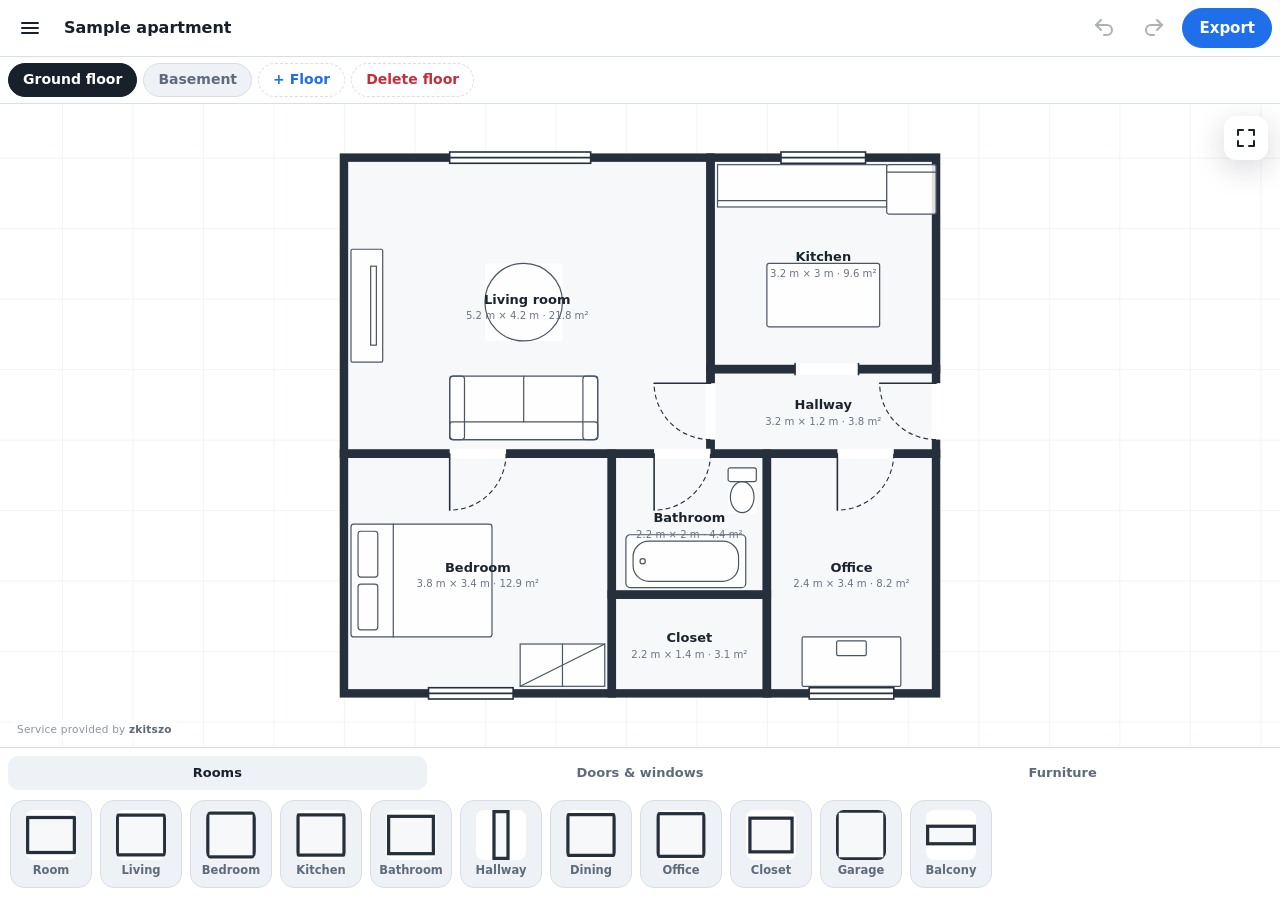
==== index.html @ 43711e25 "Mobile Floorplan" ====
<!doctype html>
<!-- Mobile Floorplan - MIT licence. Service provided by zkitszo. -->
<html lang="en">
<head>
<meta charset="utf-8">
<meta name="viewport" content="width=device-width, initial-scale=1, viewport-fit=cover, interactive-widget=resizes-content">
<meta name="theme-color" content="#1f6feb">
<meta name="description" content="Draw a floor plan on your phone with drag and drop, then export it as PNG, JPG, SVG, PDF, DXF, Sweet Home 3D, OBJ, CSV or JSON.">
<title>Mobile Floorplan</title>
<link rel="manifest" href="manifest.webmanifest">
<link rel="icon" href="icons/icon.svg" type="image/svg+xml">
<link rel="apple-touch-icon" href="icons/icon-192.png">
<link rel="stylesheet" href="css/app.css">
</head>
<body>
<header class="topbar">
  <button class="icon-btn" id="menuBtn" aria-label="Menu">
    <svg viewBox="0 0 24 24"><path d="M4 7h16M4 12h16M4 17h16"/></svg>
  </button>
  <input id="planName" class="plan-name" type="text" value="My floor plan" aria-label="Plan name" maxlength="80">
  <button class="icon-btn" id="undoBtn" aria-label="Undo" disabled>
    <svg viewBox="0 0 24 24"><path d="M9 14 4 9l5-5"/><path d="M4 9h11a5 5 0 0 1 0 10h-3"/></svg>
  </button>
  <button class="icon-btn" id="redoBtn" aria-label="Redo" disabled>
    <svg viewBox="0 0 24 24"><path d="m15 14 5-5-5-5"/><path d="M20 9H9a5 5 0 0 0 0 10h3"/></svg>
  </button>
  <button class="pill-btn" id="doneBtn" hidden>Done</button>
  <button class="pill-btn primary" id="exportBtn">Export</button>
</header>

<nav class="floors" id="floors" aria-label="Floors"></nav>

<main class="stage" id="stage">
  <svg id="canvas" xmlns="http://www.w3.org/2000/svg" aria-label="Floor plan canvas">
    <defs>
      <pattern id="gridMinor" patternUnits="userSpaceOnUse" width="100" height="100">
        <path id="gridPath" d="M100 0H0V100" fill="none" stroke="var(--grid)" stroke-width="1"/>
      </pattern>
    </defs>
    <g id="world"></g>
  </svg>
  <div class="stage-tools">
    <button class="icon-btn float" id="fitBtn" aria-label="Fit plan to screen">
      <svg viewBox="0 0 24 24"><path d="M4 9V4h5M20 9V4h-5M4 15v5h5M20 15v5h-5"/></svg>
    </button>
  </div>
  <div class="hint" id="hint">Drag a room up onto the grid to start.</div>
  <div class="watermark" aria-label="Service provided by zkitszo">Service provided by <b>zkitszo</b></div>
</main>

<section class="dock" id="dock">
  <div class="dock-tabs" role="tablist">
    <button role="tab" class="dock-tab active" data-cat="rooms">Rooms</button>
    <button role="tab" class="dock-tab" data-cat="openings">Doors &amp; windows</button>
    <button role="tab" class="dock-tab" data-cat="furniture">Furniture</button>
  </div>
  <div class="palette" id="palette"></div>
  <div class="props" id="props" hidden></div>
</section>

<!-- Menu sheet -->
<div class="sheet-wrap" id="menuSheet" hidden>
  <div class="sheet" role="dialog" aria-label="Menu">
    <div class="sheet-grip"></div>
    <button class="sheet-item" data-act="new">New blank plan</button>
    <button class="sheet-item" data-act="sample">Load sample apartment</button>
    <button class="sheet-item" data-act="import">Open a saved plan (.json)</button>
    <div class="sheet-row">
      <span>Units</span>
      <div class="seg" id="unitSeg">
        <button data-u="m">Metres</button><button data-u="ft">Feet</button>
      </div>
    </div>
    <button class="sheet-item" data-act="about">About &amp; embedding guide</button>
    <button class="sheet-item muted" data-act="close">Close</button>
  </div>
</div>

<!-- Export sheet -->
<div class="sheet-wrap" id="exportSheet" hidden>
  <div class="sheet" role="dialog" aria-label="Export">
    <div class="sheet-grip"></div>
    <h2>Export or save</h2>
    <div class="sheet-row" id="shareRow">
      <span>Send to</span>
      <div class="seg" id="deliverSeg">
        <button data-d="download">Download</button><button data-d="share">Share…</button>
      </div>
    </div>
    <div class="formats" id="formatList"></div>
    <p class="small">Images and DXF use the floor you are looking at. PDF, 3D, Sweet Home 3D, CSV and JSON include every floor.</p>
    <button class="sheet-item muted" data-act="close">Close</button>
  </div>
</div>

<!-- About -->
<div class="sheet-wrap" id="aboutSheet" hidden>
  <div class="sheet tall" role="dialog" aria-label="About">
    <div class="sheet-grip"></div>
    <div class="about" id="aboutBody"></div>
    <button class="sheet-item muted" data-act="close">Close</button>
  </div>
</div>

<input type="file" id="fileInput" accept=".json,application/json" hidden>
<div class="toast" id="toast" role="status" aria-live="polite"></div>
<div class="ghost" id="ghost" hidden></div>

<script src="js/shapes.js"></script>
<script src="js/exporters.js"></script>
<script src="js/app.js"></script>
</body>
</html>
---- css/app.css ----
:root{
  --bg:#f3f5f8; --surface:#ffffff; --surface2:#eef1f5; --line:#d9dee6; --ink:#17202b; --dim:#5f6b7a;
  --accent:#1f6feb; --accent-ink:#ffffff; --danger:#c62f3a;
  --paper:#ffffff; --grid:#e6eaf0; --wall:#26303c; --room:#f7f9fb; --room-sel:#e5efff;
  --shadow:0 8px 30px rgba(20,30,50,.18);
  --dock-h:148px;
}
@media (prefers-color-scheme: dark){
  :root:not([data-theme="light"]){
    --bg:#0e1116; --surface:#171b22; --surface2:#1f2530; --line:#2c3440; --ink:#e8ecf2; --dim:#9aa5b4;
    --accent:#4c8dff; --paper:#fbfcfd; --shadow:0 8px 30px rgba(0,0,0,.5);
  }
}
:root[data-theme="dark"]{
  --bg:#0e1116; --surface:#171b22; --surface2:#1f2530; --line:#2c3440; --ink:#e8ecf2; --dim:#9aa5b4;
  --accent:#4c8dff; --paper:#fbfcfd; --shadow:0 8px 30px rgba(0,0,0,.5);
}
*{box-sizing:border-box;-webkit-tap-highlight-color:transparent}
html,body{height:100%}
body{
  margin:0; background:var(--bg); color:var(--ink);
  font:15px/1.4 system-ui,-apple-system,"Segoe UI",Roboto,sans-serif;
  display:flex; flex-direction:column; height:100dvh; overflow:hidden;
  overscroll-behavior:none; -webkit-user-select:none; user-select:none;
}
[hidden]{display:none !important}
button{font:inherit;color:inherit}
button:focus:not(:focus-visible){outline:none}
button:focus-visible{outline:2px solid var(--accent);outline-offset:1px}
input{font:inherit}

/* top bar */
.topbar{
  display:flex; align-items:center; gap:6px;
  padding:calc(6px + env(safe-area-inset-top)) calc(8px + env(safe-area-inset-right)) 6px calc(8px + env(safe-area-inset-left));
  background:var(--surface); border-bottom:1px solid var(--line);
}
.plan-name{
  flex:1; min-width:0; border:0; background:transparent; color:var(--ink);
  font-weight:650; font-size:16px; padding:8px 6px; border-radius:8px;
  -webkit-user-select:text; user-select:text;
}
.plan-name:focus{outline:2px solid var(--accent); background:var(--surface2)}
.icon-btn{
  width:44px; height:44px; flex:none; display:grid; place-items:center;
  border:0; background:transparent; border-radius:12px; cursor:pointer;
}
.icon-btn:active{background:var(--surface2)}
.icon-btn:disabled{opacity:.35}
.icon-btn svg{width:24px;height:24px;fill:none;stroke:currentColor;stroke-width:2;stroke-linecap:round;stroke-linejoin:round}
.icon-btn.float{background:var(--surface); box-shadow:var(--shadow)}
.pill-btn{
  height:40px; padding:0 16px; border-radius:20px; border:1px solid var(--line);
  background:var(--surface2); font-weight:650; cursor:pointer; flex:none;
}
.pill-btn.primary{background:var(--accent); border-color:var(--accent); color:var(--accent-ink)}

/* floors */
.floors{
  display:flex; gap:6px; padding:6px 8px; overflow-x:auto; scrollbar-width:none;
  background:var(--surface); border-bottom:1px solid var(--line);
}
.floors::-webkit-scrollbar{display:none}
.floor-tab{
  flex:none; height:34px; padding:0 14px; border-radius:17px; border:1px solid var(--line);
  background:var(--surface2); color:var(--dim); font-weight:600; font-size:14px; cursor:pointer;
}
.floor-tab.active{background:var(--ink); color:var(--surface); border-color:var(--ink)}
.floor-tab.add{color:var(--accent); border-style:dashed; background:transparent}

/* stage */
.stage{flex:1; position:relative; min-height:0; background:var(--paper); overflow:hidden}
#canvas{position:absolute; inset:0; width:100%; height:100%; touch-action:none; display:block}
.stage-tools{position:absolute; right:12px; top:12px; display:flex; flex-direction:column; gap:8px}
.hint{
  position:absolute; left:50%; top:40%; transform:translate(-50%,-50%);
  color:#7b8594; font-size:15px; text-align:center; pointer-events:none; padding:0 24px; width:100%;
}
.watermark{
  position:absolute; left:10px; bottom:8px; font-size:10.5px; letter-spacing:.02em;
  color:#8a94a3; background:rgba(255,255,255,.75); padding:2px 7px; border-radius:6px; pointer-events:none;
}
.watermark b{font-weight:700;color:#5d6878}

/* dock */
.dock{
  background:var(--surface); border-top:1px solid var(--line);
  padding-bottom:env(safe-area-inset-bottom); min-height:var(--dock-h);
}
.dock-tabs{display:flex; gap:4px; padding:8px 8px 0}
.dock-tab{
  flex:1; height:34px; border:0; border-radius:10px; background:transparent;
  color:var(--dim); font-weight:600; font-size:13px; cursor:pointer; white-space:nowrap; padding:0 4px;
}
.dock-tab.active{background:var(--surface2); color:var(--ink)}
.palette{
  display:flex; gap:8px; overflow-x:auto; padding:10px 10px 12px; scrollbar-width:none;
  scroll-snap-type:x proximity;
}
.palette::-webkit-scrollbar{display:none}
.tile{
  flex:none; width:82px; height:88px; border:1px solid var(--line); border-radius:14px;
  background:var(--surface2); display:flex; flex-direction:column; align-items:center; justify-content:center;
  gap:4px; cursor:grab; touch-action:pan-x; scroll-snap-align:start; padding:6px 4px;
}
.tile:active{border-color:var(--accent)}
.tile svg{width:50px;height:50px;background:#fff;border-radius:8px}
.tile span{font-size:11.5px; font-weight:600; color:var(--dim); text-align:center; line-height:1.15}
.ghost{
  position:fixed; z-index:50; pointer-events:none; width:74px; height:74px; margin:-37px 0 0 -37px;
  border-radius:14px; background:var(--surface); box-shadow:var(--shadow); display:grid; place-items:center;
  border:2px solid var(--accent); opacity:.92;
}
.ghost svg{width:52px;height:52px}

/* properties */
.props{padding:10px 12px 12px}
.props-head{display:flex; align-items:center; gap:8px; margin-bottom:8px}
.props-head input{
  flex:1; min-width:0; height:40px; border:1px solid var(--line); border-radius:10px; padding:0 10px;
  background:var(--surface2); color:var(--ink); font-weight:600; -webkit-user-select:text; user-select:text;
}
.props-head .kind{font-weight:650; flex:1}
.props-grid{display:flex; gap:8px; align-items:flex-end}
.field{flex:1; min-width:0}
.field label{display:block; font-size:11.5px; color:var(--dim); margin:0 0 3px 2px}
.field input{
  width:100%; height:40px; border:1px solid var(--line); border-radius:10px; padding:0 10px;
  background:var(--surface2); color:var(--ink); font-size:16px; -webkit-user-select:text; user-select:text;
}
.props-actions{display:flex; gap:8px; margin-top:10px}
.props-actions button{
  flex:1; height:40px; border-radius:10px; border:1px solid var(--line); background:var(--surface2);
  font-weight:600; font-size:13.5px; cursor:pointer;
}
.props-actions .danger{color:var(--danger)}
.props-actions .ok{background:var(--accent); color:var(--accent-ink); border-color:var(--accent)}
.area{font-size:12.5px; color:var(--dim); margin-top:6px}

/* sheets */
.sheet-wrap{position:fixed; inset:0; z-index:40; background:rgba(10,15,25,.4); display:flex; align-items:flex-end; justify-content:center}
.sheet-wrap[hidden]{display:none}
.sheet{
  width:100%; max-width:560px; max-height:88dvh; overflow:auto; background:var(--surface);
  border-radius:20px 20px 0 0; padding:8px 14px calc(14px + env(safe-area-inset-bottom));
  box-shadow:var(--shadow); -webkit-user-select:text; user-select:text;
}
.sheet.tall{max-height:94dvh}
.sheet h2{font-size:17px; margin:6px 4px 10px}
.sheet-grip{width:40px; height:5px; border-radius:3px; background:var(--line); margin:4px auto 10px}
.sheet-item{
  display:block; width:100%; text-align:left; min-height:48px; padding:12px 14px; margin-bottom:6px;
  border:0; border-radius:12px; background:var(--surface2); font-weight:600; cursor:pointer;
}
.sheet-item.muted{background:transparent; color:var(--dim); text-align:center}
.sheet-row{display:flex; align-items:center; justify-content:space-between; gap:10px; padding:6px 4px 12px}
.sheet-row>span{font-weight:600}
.seg{display:flex; background:var(--surface2); border-radius:10px; padding:3px}
.seg button{border:0; background:transparent; padding:8px 14px; border-radius:8px; font-weight:600; font-size:14px; color:var(--dim); cursor:pointer}
.seg button.on{background:var(--surface); color:var(--ink); box-shadow:0 1px 3px rgba(0,0,0,.15)}
.formats{display:grid; grid-template-columns:1fr 1fr; gap:8px}
.fmt{
  text-align:left; border:1px solid var(--line); background:var(--surface2); border-radius:12px;
  padding:10px 12px; cursor:pointer; min-height:64px;
}
.fmt b{display:block; font-size:15px}
.fmt small{display:block; color:var(--dim); font-size:12px; line-height:1.3; margin-top:2px}
.fmt:active{border-color:var(--accent)}
.small{font-size:12.5px; color:var(--dim); margin:12px 4px}

/* about */
.about{padding:0 4px 8px; font-size:14.5px}
.about h2{margin:4px 0 6px}
.about h3{font-size:15.5px; margin:20px 0 6px}
.about p,.about li{color:var(--ink)}
.about ul,.about ol{padding-left:20px}
.about code{font:12.5px ui-monospace,SFMono-Regular,Menlo,monospace; background:var(--surface2); padding:1px 5px; border-radius:5px}
.about pre{
  font:12px/1.45 ui-monospace,SFMono-Regular,Menlo,monospace; background:var(--surface2); border:1px solid var(--line);
  padding:10px 12px; border-radius:10px; overflow-x:auto; white-space:pre; margin:6px 0 4px;
}
.about table{border-collapse:collapse; width:100%; font-size:13px}
.about th,.about td{border-bottom:1px solid var(--line); padding:6px 4px; text-align:left; vertical-align:top}
.about .credit{margin-top:22px; text-align:center; color:var(--dim); font-size:12.5px}
.copy{float:right; font-size:12px; border:1px solid var(--line); background:var(--surface); border-radius:8px; padding:3px 9px; cursor:pointer}

.toast{
  position:fixed; left:50%; bottom:calc(var(--dock-h) + 24px); transform:translateX(-50%) translateY(20px);
  background:var(--ink); color:var(--surface); padding:10px 16px; border-radius:12px; font-size:14px;
  opacity:0; transition:.2s; pointer-events:none; z-index:60; max-width:90vw; text-align:center;
}
.toast.show{opacity:1; transform:translateX(-50%) translateY(0)}

/* wider screens: dock gets a bit more room, still bottom-anchored */
@media (min-width:900px){
  .palette{flex-wrap:wrap; overflow:visible}
  .dock{max-height:40vh; overflow:auto}
}
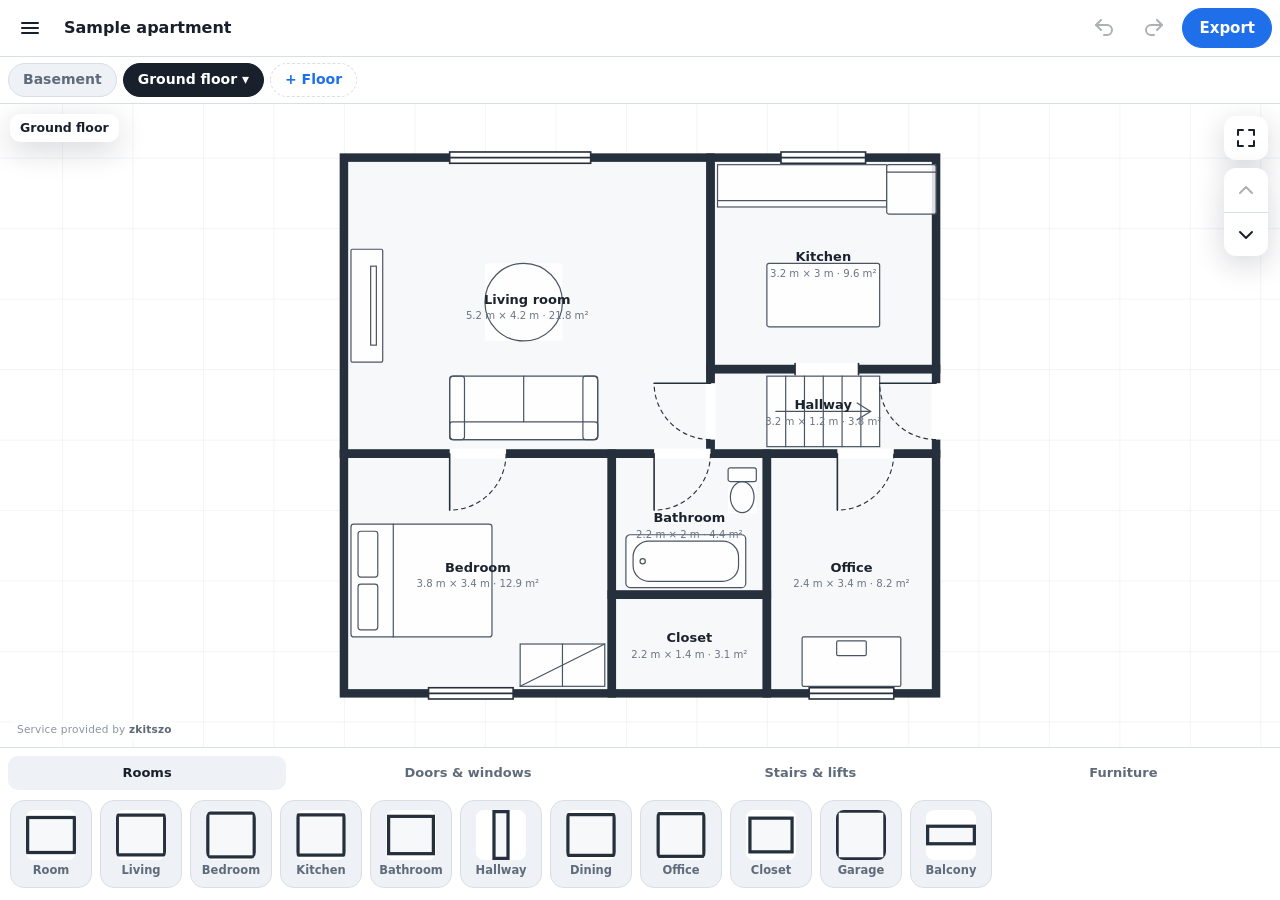
==== commit 1090ed26: "Keep the plan in view on resize; add floor navigation, stairs, lifts and escalators - Refit when the" ====
--- a/index.html
+++ b/index.html
@@ -43,7 +43,16 @@
     <button class="icon-btn float" id="fitBtn" aria-label="Fit plan to screen">
       <svg viewBox="0 0 24 24"><path d="M4 9V4h5M20 9V4h-5M4 15v5h5M20 15v5h-5"/></svg>
     </button>
+    <div class="lift" role="group" aria-label="Change floor">
+      <button class="icon-btn" id="upBtn" aria-label="Floor above">
+        <svg viewBox="0 0 24 24"><path d="m6 15 6-6 6 6"/></svg>
+      </button>
+      <button class="icon-btn" id="downBtn" aria-label="Floor below">
+        <svg viewBox="0 0 24 24"><path d="m6 9 6 6 6-6"/></svg>
+      </button>
+    </div>
   </div>
+  <div class="floor-badge" id="floorBadge" aria-live="polite"></div>
   <div class="hint" id="hint">Drag a room up onto the grid to start.</div>
   <div class="watermark" aria-label="Service provided by zkitszo">Service provided by <b>zkitszo</b></div>
 </main>
@@ -52,6 +61,7 @@
   <div class="dock-tabs" role="tablist">
     <button role="tab" class="dock-tab active" data-cat="rooms">Rooms</button>
     <button role="tab" class="dock-tab" data-cat="openings">Doors &amp; windows</button>
+    <button role="tab" class="dock-tab" data-cat="circulation">Stairs &amp; lifts</button>
     <button role="tab" class="dock-tab" data-cat="furniture">Furniture</button>
   </div>
   <div class="palette" id="palette"></div>
@@ -71,7 +81,31 @@
         <button data-u="m">Metres</button><button data-u="ft">Feet</button>
       </div>
     </div>
+    <div class="sheet-row">
+      <span>Show floor below</span>
+      <div class="seg" id="guideSeg">
+        <button data-g="on">On</button><button data-g="off">Off</button>
+      </div>
+    </div>
     <button class="sheet-item" data-act="about">About &amp; embedding guide</button>
+    <button class="sheet-item muted" data-act="close">Close</button>
+  </div>
+</div>
+
+<!-- Floor sheet -->
+<div class="sheet-wrap" id="floorSheet" hidden>
+  <div class="sheet" role="dialog" aria-labelledby="floorSheetTitle">
+    <div class="sheet-grip"></div>
+    <h2 id="floorSheetTitle">Floor</h2>
+    <button class="sheet-item" data-f="above">Add a floor above</button>
+    <button class="sheet-item" data-f="below">Add a floor below</button>
+    <button class="sheet-item" data-f="rename">Rename</button>
+    <div class="floor-move">
+      <button class="sheet-item" data-f="down">Move down</button>
+      <button class="sheet-item" data-f="up">Move up</button>
+    </div>
+    <button class="sheet-item danger" data-f="delete">Delete this floor</button>
+    <p class="small">Floors are listed bottom to top. New floors pick up the stairs and lifts from the floor they are added next to.</p>
     <button class="sheet-item muted" data-act="close">Close</button>
   </div>
 </div>
--- a/css/app.css
+++ b/css/app.css
@@ -72,6 +72,14 @@
 .stage{flex:1; position:relative; min-height:0; background:var(--paper); overflow:hidden}
 #canvas{position:absolute; inset:0; width:100%; height:100%; touch-action:none; display:block}
 .stage-tools{position:absolute; right:12px; top:12px; display:flex; flex-direction:column; gap:8px}
+.lift{display:flex; flex-direction:column; background:var(--surface); border-radius:12px; box-shadow:var(--shadow); overflow:hidden}
+.lift .icon-btn{border-radius:0}
+.lift .icon-btn+.icon-btn{border-top:1px solid var(--line)}
+.floor-badge{
+  position:absolute; left:10px; top:10px; font-size:12.5px; font-weight:650; color:var(--ink);
+  background:var(--surface); box-shadow:var(--shadow); padding:5px 10px; border-radius:10px; pointer-events:none;
+  max-width:calc(100% - 90px); white-space:nowrap; overflow:hidden; text-overflow:ellipsis;
+}
 .hint{
   position:absolute; left:50%; top:40%; transform:translate(-50%,-50%);
   color:#7b8594; font-size:15px; text-align:center; pointer-events:none; padding:0 24px; width:100%;
@@ -87,10 +95,11 @@
   background:var(--surface); border-top:1px solid var(--line);
   padding-bottom:env(safe-area-inset-bottom); min-height:var(--dock-h);
 }
-.dock-tabs{display:flex; gap:4px; padding:8px 8px 0}
+.dock-tabs{display:flex; gap:4px; padding:8px 8px 0; overflow-x:auto; scrollbar-width:none}
+.dock-tabs::-webkit-scrollbar{display:none}
 .dock-tab{
-  flex:1; height:34px; border:0; border-radius:10px; background:transparent;
-  color:var(--dim); font-weight:600; font-size:13px; cursor:pointer; white-space:nowrap; padding:0 4px;
+  flex:1 0 auto; height:34px; border:0; border-radius:10px; background:transparent;
+  color:var(--dim); font-weight:600; font-size:13px; cursor:pointer; white-space:nowrap; padding:0 8px;
 }
 .dock-tab.active{background:var(--surface2); color:var(--ink)}
 .palette{
@@ -134,6 +143,8 @@
   font-weight:600; font-size:13.5px; cursor:pointer;
 }
 .props-actions .danger{color:var(--danger)}
+.link-row button{font-size:13px}
+.link-row .go{color:var(--accent); border-color:var(--accent)}
 .props-actions .ok{background:var(--accent); color:var(--accent-ink); border-color:var(--accent)}
 .area{font-size:12.5px; color:var(--dim); margin-top:6px}
 
@@ -152,6 +163,10 @@
   display:block; width:100%; text-align:left; min-height:48px; padding:12px 14px; margin-bottom:6px;
   border:0; border-radius:12px; background:var(--surface2); font-weight:600; cursor:pointer;
 }
+.sheet-item:disabled{opacity:.4; cursor:default}
+.sheet-item.danger{color:var(--danger)}
+.floor-move{display:flex; gap:6px}
+.floor-move .sheet-item{flex:1}
 .sheet-item.muted{background:transparent; color:var(--dim); text-align:center}
 .sheet-row{display:flex; align-items:center; justify-content:space-between; gap:10px; padding:6px 4px 12px}
 .sheet-row>span{font-weight:600}
@@ -191,6 +206,23 @@
 }
 .toast.show{opacity:1; transform:translateX(-50%) translateY(0)}
 
+/* phones on their side: tiles move to a column on the right so the plan keeps its height */
+@media (orientation: landscape) and (max-height: 540px){
+  body{display:grid; grid-template-columns:minmax(0,1fr) min(300px, 40vw); grid-template-rows:auto auto minmax(0,1fr)}
+  .topbar{grid-column:1 / -1; padding-top:calc(2px + env(safe-area-inset-top)); padding-bottom:2px}
+  .topbar .icon-btn{height:40px}
+  .floors{grid-column:1; grid-row:2; padding:4px 8px}
+  .floor-tab{height:30px}
+  .stage{grid-column:1; grid-row:3}
+  .dock{grid-column:2; grid-row:2 / 4; border-top:0; border-left:1px solid var(--line); min-height:0; overflow-y:auto;
+    padding-right:env(safe-area-inset-right)}
+  .palette{flex-wrap:wrap; overflow:visible; padding:8px}
+  .tile{width:calc(33.3% - 6px); min-width:72px}
+  .props-grid,.props-actions{flex-wrap:wrap}
+  .props-actions button{flex:1 1 40%}
+  .toast{bottom:24px}
+}
+
 /* wider screens: dock gets a bit more room, still bottom-anchored */
 @media (min-width:900px){
   .palette{flex-wrap:wrap; overflow:visible}
